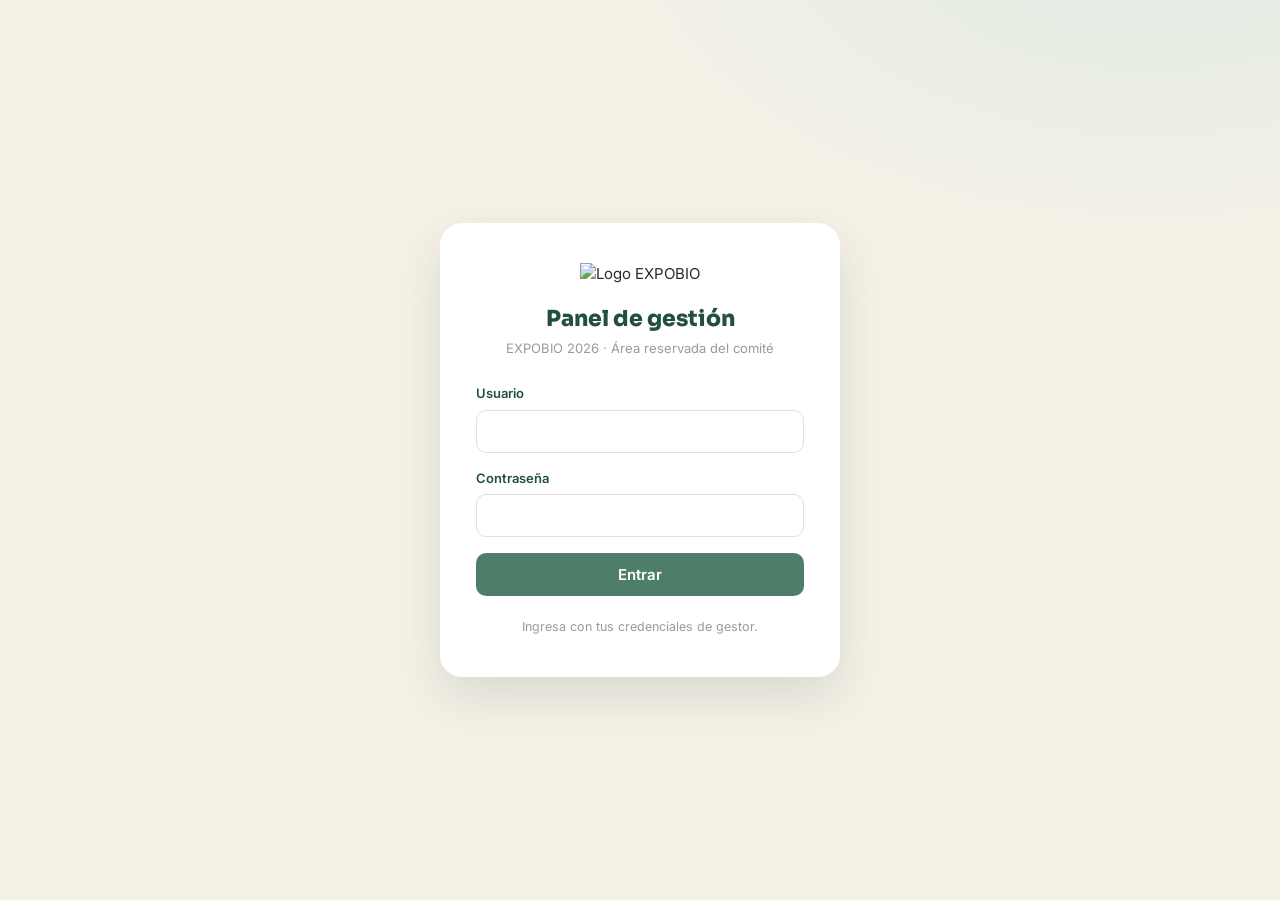
==== index.html @ 722dce73 "Panel de gestión EXPOBIO: login + resumen, inscripciones, organizadores, precios, gestores (frontend" ====
<!DOCTYPE html>
<html lang="es">
<head>
  <meta charset="UTF-8">
  <meta name="viewport" content="width=device-width, initial-scale=1">
  <title>EXPOBIO 2026 · Panel de gestión</title>
  <link rel="preconnect" href="https://fonts.googleapis.com">
  <link rel="preconnect" href="https://fonts.gstatic.com" crossorigin>
  <link href="https://fonts.googleapis.com/css2?family=Sora:wght@500;700;800&family=Inter:wght@400;500;600&display=swap" rel="stylesheet">
  <link rel="stylesheet" href="css/base.css">
  <link rel="stylesheet" href="css/login.css">
</head>
<body class="login-body">
  <div class="login-card">
    <img src="https://files.catbox.moe/zftv8w.png" alt="Logo EXPOBIO" class="login-logo">
    <h1 class="login-titulo">Panel de gestión</h1>
    <p class="login-sub">EXPOBIO 2026 · Área reservada del comité</p>

    <div id="loginError" class="login-error" hidden></div>

    <form id="loginForm" novalidate>
      <label class="campo">
        <span>Usuario</span>
        <input type="text" id="usuario" autocomplete="username" required>
      </label>
      <label class="campo">
        <span>Contraseña</span>
        <input type="password" id="clave" autocomplete="current-password" required>
      </label>
      <button type="submit" id="btnEntrar" class="btn-primario btn-ancho">Entrar</button>
    </form>

    <p class="login-pie">Ingresa con tus credenciales de gestor.</p>
  </div>

  <script src="js/config.js"></script>
  <script src="js/api.js"></script>
  <script src="js/auth.js"></script>
  <script src="js/login.js"></script>
</body>
</html>
---- css/base.css ----
/* ===== EXPOBIO base ===== */
:root {
  --verde: #4E7D6A;
  --verde-oscuro: #234F40;
  --verde-claro: #E7F0EB;
  --arena: #F6F1E7;
  --marron: #6E4E2D;
  --blanco: #FFFFFF;
  --texto: #2B2B2B;
  --gris: #9A9A9A;
  --borde: #E4E0D6;
  --rojo: #C0392B;
  --amber: #B9770E;
  --sombra: 0 6px 24px rgba(35, 79, 64, 0.10);
}

* { box-sizing: border-box; margin: 0; padding: 0; }

html, body {
  font-family: 'Inter', system-ui, sans-serif;
  color: var(--texto);
  background: var(--arena);
  font-size: 15px;
  line-height: 1.5;
}

h1, h2, h3 { font-family: 'Sora', sans-serif; }

button { font-family: inherit; cursor: pointer; }

.oculto { display: none !important; }

/* ===== Botones ===== */
.btn-primario {
  background: var(--verde);
  color: #fff;
  border: none;
  border-radius: 10px;
  padding: 12px 20px;
  font-weight: 600;
  font-size: 15px;
  transition: background 0.2s;
}
.btn-primario:hover { background: var(--verde-oscuro); }
.btn-primario:disabled { opacity: 0.6; cursor: not-allowed; }

.btn-secundario {
  background: transparent;
  color: var(--verde);
  border: 1.5px solid var(--verde);
  border-radius: 10px;
  padding: 10px 18px;
  font-weight: 600;
  font-size: 14px;
  transition: background 0.2s;
}
.btn-secundario:hover { background: var(--verde-claro); }

.btn-peligro {
  background: transparent;
  color: var(--rojo);
  border: 1.5px solid var(--rojo);
  border-radius: 10px;
  padding: 10px 18px;
  font-weight: 600;
  font-size: 14px;
}
.btn-peligro:hover { background: #FBEAE8; }

.btn-ancho { width: 100%; }
.btn-chico { padding: 6px 12px; font-size: 13px; border-radius: 8px; }

/* ===== Campos de formulario ===== */
.campo { display: block; margin-bottom: 16px; }
.campo span {
  display: block;
  font-size: 13px;
  font-weight: 600;
  color: var(--verde-oscuro);
  margin-bottom: 6px;
}
.campo input, .campo select, .campo textarea {
  width: 100%;
  padding: 11px 14px;
  border: 1.5px solid var(--borde);
  border-radius: 10px;
  font-size: 15px;
  font-family: inherit;
  background: var(--blanco);
  transition: border-color 0.2s;
}
.campo input:focus, .campo select:focus, .campo textarea:focus {
  outline: none;
  border-color: var(--verde);
}

/* ===== Alertas ===== */
.alerta {
  padding: 12px 16px;
  border-radius: 10px;
  font-size: 14px;
  font-weight: 500;
  margin: 12px 0;
}
.alerta-error { background: #FBEAE8; color: var(--rojo); border: 1px solid #F2C6C0; }
.alerta-ok { background: var(--verde-claro); color: var(--verde-oscuro); border: 1px solid #C3DdCD; }

/* ===== Tablas ===== */
.tabla-envoltorio { overflow-x: auto; background: var(--blanco); border-radius: 14px; box-shadow: var(--sombra); }
.tabla { width: 100%; border-collapse: collapse; font-size: 14px; }
.tabla th {
  text-align: left;
  padding: 13px 16px;
  background: var(--verde-oscuro);
  color: #fff;
  font-weight: 600;
  font-size: 12.5px;
  text-transform: uppercase;
  letter-spacing: 0.4px;
  white-space: nowrap;
}
.tabla td { padding: 12px 16px; border-bottom: 1px solid var(--borde); vertical-align: middle; }
.tabla tbody tr:hover { background: #FBF9F4; }
.tabla .fila-datos { cursor: pointer; }

/* ===== Chips de estado ===== */
.chip {
  display: inline-flex;
  align-items: center;
  gap: 6px;
  padding: 4px 12px;
  border-radius: 999px;
  font-size: 12.5px;
  font-weight: 600;
}
.chip::before { content: ''; width: 7px; height: 7px; border-radius: 50%; background: currentColor; }
.chip-pendiente  { background: #FDF3DD; color: var(--amber); }
.chip-aprobado   { background: var(--verde-claro); color: var(--verde-oscuro); }
.chip-rechazado  { background: #FBEAE8; color: var(--rojo); }

/* ===== Modal ===== */
.modal-fondo {
  position: fixed;
  inset: 0;
  background: rgba(35, 40, 38, 0.55);
  display: flex;
  align-items: center;
  justify-content: center;
  z-index: 100;
  padding: 20px;
}
.modal-caja {
  background: var(--blanco);
  border-radius: 16px;
  max-width: 720px;
  width: 100%;
  max-height: 90vh;
  overflow-y: auto;
  padding: 26px;
  box-shadow: 0 20px 60px rgba(0,0,0,0.25);
}
.modal-titulo {
  font-size: 19px;
  font-weight: 700;
  color: var(--verde-oscuro);
  margin-bottom: 18px;
  display: flex;
  align-items: center;
  justify-content: space-between;
  gap: 12px;
}
.modal-cerrar {
  background: transparent;
  border: none;
  font-size: 22px;
  color: var(--gris);
  cursor: pointer;
}
.modal-cerrar:hover { color: var(--texto); }
---- css/login.css ----
.login-body {
  min-height: 100vh;
  display: flex;
  align-items: center;
  justify-content: center;
  padding: 20px;
  background:
    radial-gradient(1000px 600px at 90% -10%, #DFEBE2 0%, transparent 60%),
    var(--arena);
}

.login-card {
  background: var(--blanco);
  border-radius: 22px;
  padding: 40px 36px;
  width: 100%;
  max-width: 400px;
  box-shadow: 0 20px 50px rgba(35, 79, 64, 0.14);
  text-align: center;
}

.login-logo { width: 92px; height: auto; margin-bottom: 16px; }

.login-titulo {
  font-size: 22px;
  font-weight: 800;
  color: var(--verde-oscuro);
  margin-bottom: 4px;
}

.login-sub { font-size: 13px; color: var(--gris); margin-bottom: 26px; }

.login-error {
  background: #FBEAE8;
  color: var(--rojo);
  border: 1px solid #F2C6C0;
  border-radius: 10px;
  padding: 11px 14px;
  font-size: 13.5px;
  margin-bottom: 18px;
  text-align: left;
}

#loginForm { text-align: left; }

.login-pie { margin-top: 22px; font-size: 12.5px; color: var(--gris); }
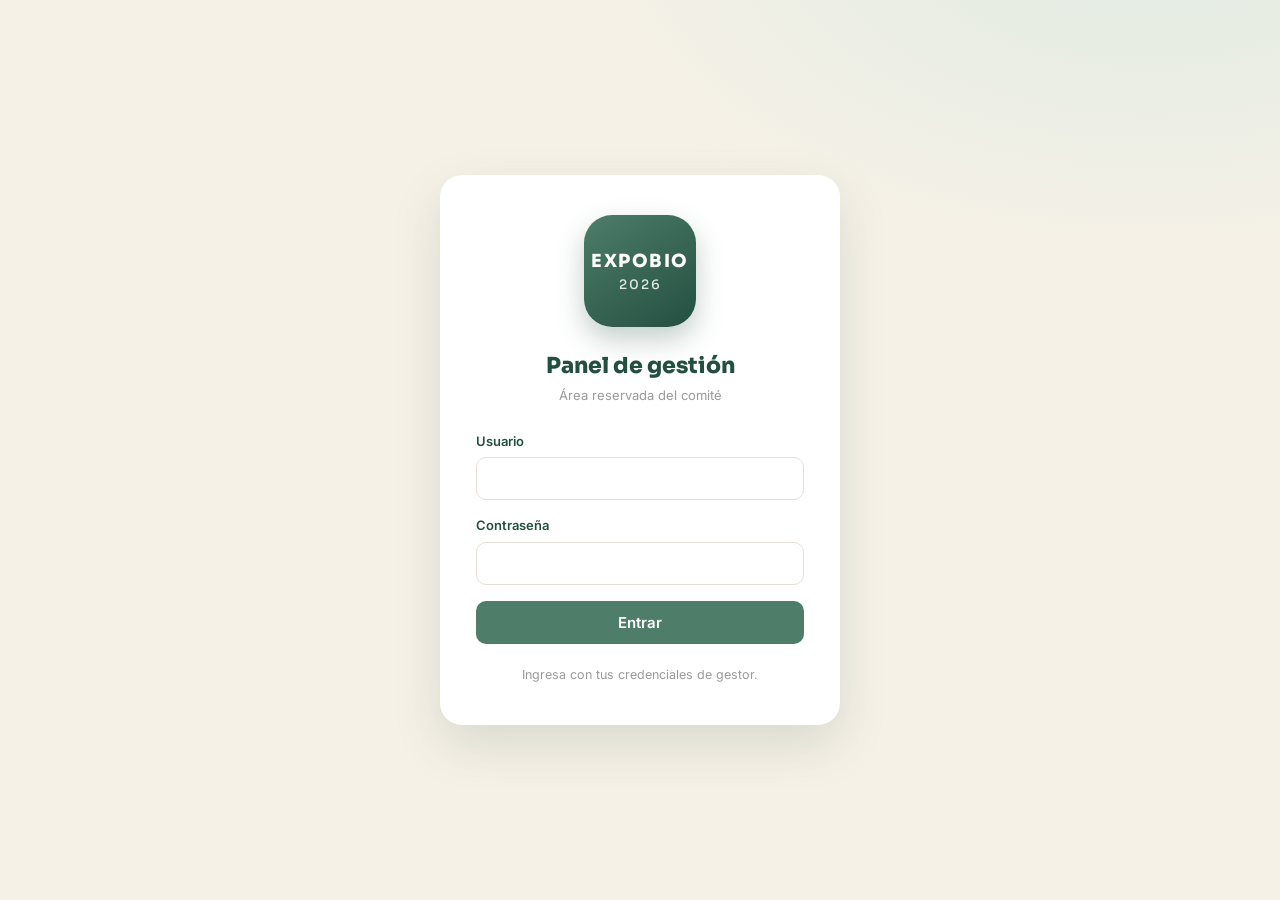
==== commit 9e7f8723: "Login/panel: logo de texto limpio (sin imagen pixeleada); favicon solo en pestaña" ====
--- a/index.html
+++ b/index.html
@@ -7,14 +7,18 @@
   <link rel="preconnect" href="https://fonts.googleapis.com">
   <link rel="preconnect" href="https://fonts.gstatic.com" crossorigin>
   <link href="https://fonts.googleapis.com/css2?family=Sora:wght@500;700;800&family=Inter:wght@400;500;600&display=swap" rel="stylesheet">
+  <link rel="icon" href="https://files.catbox.moe/zftv8w.png">
   <link rel="stylesheet" href="css/base.css">
   <link rel="stylesheet" href="css/login.css">
 </head>
 <body class="login-body">
   <div class="login-card">
-    <img src="https://files.catbox.moe/zftv8w.png" alt="Logo EXPOBIO" class="login-logo">
+    <div class="login-emblema" aria-hidden="true">
+      <span>EXPOBIO</span>
+      <span class="login-emblema-anyo">2026</span>
+    </div>
     <h1 class="login-titulo">Panel de gestión</h1>
-    <p class="login-sub">EXPOBIO 2026 · Área reservada del comité</p>
+    <p class="login-sub">Área reservada del comité</p>
 
     <div id="loginError" class="login-error" hidden></div>
 
--- a/css/login.css
+++ b/css/login.css
@@ -19,7 +19,32 @@
   text-align: center;
 }
 
-.login-logo { width: 92px; height: auto; margin-bottom: 16px; }
+.login-emblema {
+  width: 112px;
+  height: 112px;
+  margin: 0 auto 22px;
+  border-radius: 28px;
+  background: linear-gradient(145deg, var(--verde), var(--verde-oscuro));
+  display: flex;
+  flex-direction: column;
+  align-items: center;
+  justify-content: center;
+  color: #fff;
+  box-shadow: 0 12px 28px rgba(35, 79, 64, 0.28);
+}
+.login-emblema span:first-child {
+  font-family: 'Sora', sans-serif;
+  font-weight: 800;
+  font-size: 18px;
+  letter-spacing: 1.5px;
+}
+.login-emblema-anyo {
+  font-family: 'Sora', sans-serif;
+  font-weight: 500;
+  font-size: 13px;
+  letter-spacing: 2px;
+  opacity: 0.85;
+}
 
 .login-titulo {
   font-size: 22px;
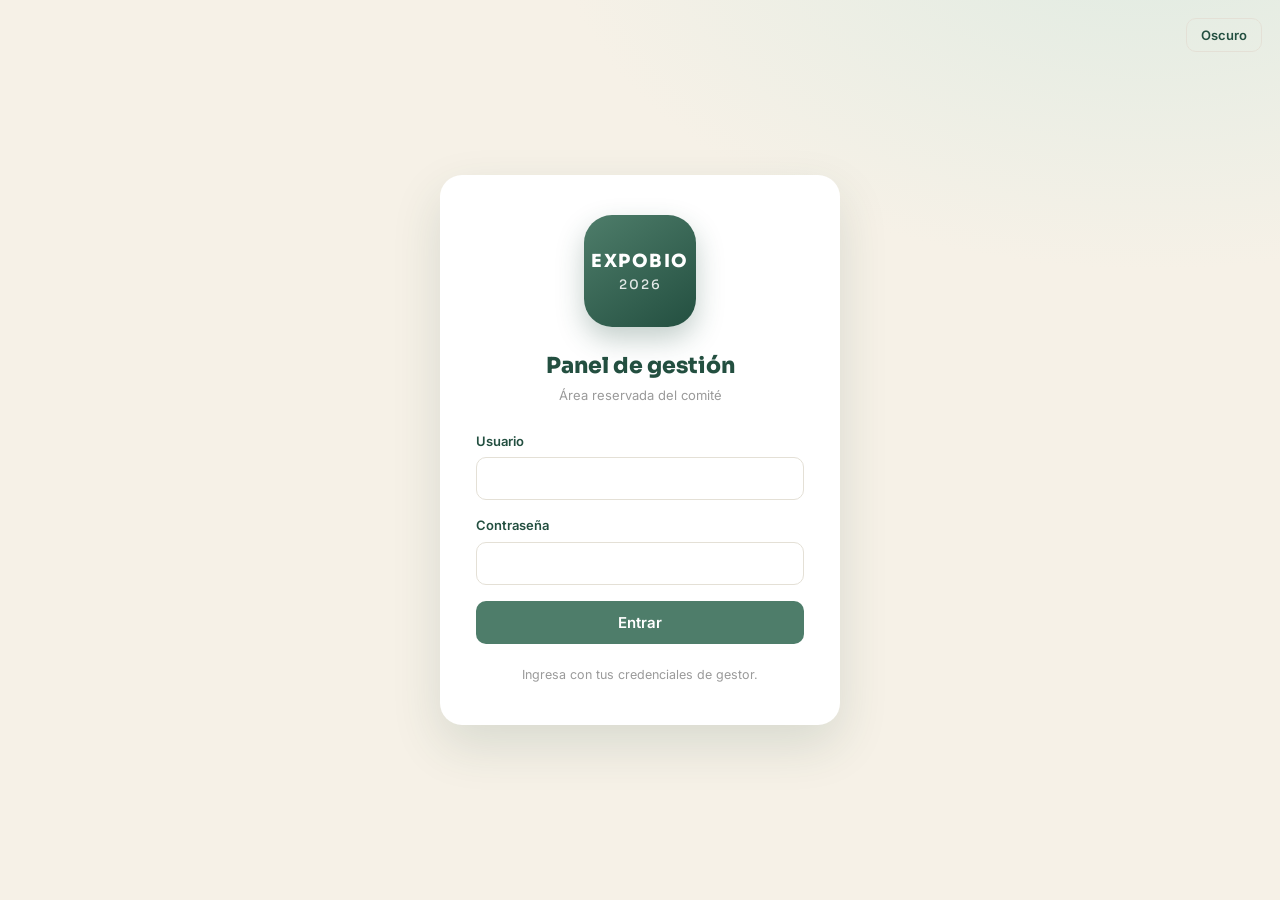
==== commit 701f36c6: "Modo oscuro con botón (base #0B4A44), guardado en localStorage" ====
--- a/index.html
+++ b/index.html
@@ -9,9 +9,11 @@
   <link href="https://fonts.googleapis.com/css2?family=Sora:wght@500;700;800&family=Inter:wght@400;500;600&display=swap" rel="stylesheet">
   <link rel="icon" href="https://files.catbox.moe/zftv8w.png">
   <link rel="stylesheet" href="css/base.css">
+  <link rel="stylesheet" href="css/dark.css">
   <link rel="stylesheet" href="css/login.css">
 </head>
 <body class="login-body">
+  <button type="button" class="btn-tema login-tema" aria-label="Cambiar tema"></button>
   <div class="login-card">
     <div class="login-emblema" aria-hidden="true">
       <span>EXPOBIO</span>
@@ -40,6 +42,7 @@
   <script src="js/config.js"></script>
   <script src="js/api.js"></script>
   <script src="js/auth.js"></script>
+  <script src="js/tema.js"></script>
   <script src="js/login.js"></script>
 </body>
 </html>
--- a/css/base.css
+++ b/css/base.css
@@ -69,6 +69,19 @@
 
 .btn-ancho { width: 100%; }
 .btn-chico { padding: 6px 12px; font-size: 13px; border-radius: 8px; }
+
+/* ===== Botón de tema ===== */
+.btn-tema {
+  background: transparent;
+  color: var(--verde-oscuro);
+  border: 1.5px solid var(--borde);
+  border-radius: 10px;
+  padding: 8px 14px;
+  font-weight: 600;
+  font-size: 13px;
+  transition: background 0.2s;
+}
+.btn-tema:hover { background: var(--verde-claro); }
 
 /* ===== Campos de formulario ===== */
 .campo { display: block; margin-bottom: 16px; }
--- a/css/dark.css
+++ b/css/dark.css
@@ -0,0 +1,123 @@
+/* ===== Modo oscuro EXPOBIO (base #0B4A44) ===== */
+html[data-tema="oscuro"] {
+  --verde: #7CBCA2;
+  --verde-claro: #143F36;
+  --arena: #0B4A44;
+  --blanco: #0E5750;
+  --texto: #E7F1ED;
+  --gris: #9CC4B8;
+  --borde: #1C6A61;
+  --rojo: #E57A6B;
+  --amber: #E0B25C;
+  --sombra: 0 6px 24px rgba(0, 0, 0, 0.35);
+}
+
+html[data-tema="oscuro"] body,
+html[data-tema="oscuro"] .login-body {
+  background:
+    radial-gradient(1000px 600px at 90% -10%, #0F5A52 0%, transparent 60%),
+    var(--arena);
+}
+
+html[data-tema="oscuro"] h1,
+html[data-tema="oscuro"] h2,
+html[data-tema="oscuro"] h3,
+html[data-tema="oscuro"] .seccion-titulo,
+html[data-tema="oscuro"] .login-titulo,
+html[data-tema="oscuro"] .modal-titulo {
+  color: var(--texto);
+}
+
+html[data-tema="oscuro"] .seccion-sub { color: var(--gris); }
+
+html[data-tema="oscuro"] .campo span { color: var(--verde); }
+
+html[data-tema="oscuro"] .btn-secundario {
+  color: var(--verde);
+  border-color: var(--verde);
+}
+html[data-tema="oscuro"] .btn-secundario:hover { background: var(--verde-claro); }
+html[data-tema="oscuro"] .btn-peligro:hover { background: #4A2018; }
+html[data-tema="oscuro"] .btn-primario:hover { background: #5E9C85; }
+
+html[data-tema="oscuro"] .campo input,
+html[data-tema="oscuro"] .campo select,
+html[data-tema="oscuro"] .campo textarea {
+  background: #0C4A44;
+  color: var(--texto);
+  border-color: var(--borde);
+}
+html[data-tema="oscuro"] .campo input::placeholder { color: #6FA395; }
+html[data-tema="oscuro"] .campo input:focus,
+html[data-tema="oscuro"] .campo select:focus,
+html[data-tema="oscuro"] .campo textarea:focus { border-color: var(--verde); }
+
+html[data-tema="oscuro"] .alerta-error {
+  background: #4A2018;
+  color: var(--rojo);
+  border-color: #6E3A2F;
+}
+html[data-tema="oscuro"] .alerta-ok {
+  background: var(--verde-claro);
+  color: #CFEADD;
+  border-color: #1C6A61;
+}
+
+html[data-tema="oscuro"] .login-error {
+  background: #4A2018;
+  color: var(--rojo);
+  border-color: #6E3A2F;
+}
+
+html[data-tema="oscuro"] .tabla-envoltorio,
+html[data-tema="oscuro"] .tarjeta-resumen {
+  background: var(--blanco);
+  box-shadow: var(--sombra);
+}
+html[data-tema="oscuro"] .tabla th { background: #083630; }
+html[data-tema="oscuro"] .tabla td { border-bottom-color: var(--borde); }
+html[data-tema="oscuro"] .tabla tbody tr:hover { background: #10534C; }
+
+html[data-tema="oscuro"] .chip-pendiente { background: #4A3A10; color: var(--amber); }
+html[data-tema="oscuro"] .chip-aprobado { background: var(--verde-claro); color: #CFEADD; }
+html[data-tema="oscuro"] .chip-rechazado { background: #4A2018; color: var(--rojo); }
+
+html[data-tema="oscuro"] .modal-caja {
+  background: var(--blanco);
+  box-shadow: 0 20px 60px rgba(0, 0, 0, 0.5);
+}
+html[data-tema="oscuro"] .modal-cerrar:hover { color: var(--texto); }
+
+html[data-tema="oscuro"] .panel-lateral { background: #083630; }
+html[data-tema="oscuro"] .nav-item.activo { background: #4E7D6A; }
+html[data-tema="oscuro"] .panel-logotipo-caja {
+  background: linear-gradient(145deg, #4E7D6A, #2E6653);
+}
+
+html[data-tema="oscuro"] .tarjeta-resumen .numero { color: var(--texto); }
+html[data-tema="oscuro"] .tarjeta-resumen.pendiente .numero { color: var(--amber); }
+html[data-tema="oscuro"] .tarjeta-resumen.aprobado .numero { color: var(--verde); }
+html[data-tema="oscuro"] .tarjeta-resumen.rechazado .numero { color: var(--rojo); }
+html[data-tema="oscuro"] .tarjeta-resumen .etiqueta { color: var(--gris); }
+
+html[data-tema="oscuro"] .voucher-caja { background: #0C4A44; }
+
+html[data-tema="oscuro"] .detalle-campo .k { color: var(--gris); }
+html[data-tema="oscuro"] .paginacion { color: var(--gris); }
+
+html[data-tema="oscuro"] .gestor-fila { border-bottom-color: var(--borde); }
+html[data-tema="oscuro"] .gestor-info .extra { color: var(--gris); }
+
+html[data-tema="oscuro"] .login-card {
+  background: var(--blanco);
+  box-shadow: 0 20px 50px rgba(0, 0, 0, 0.45);
+}
+
+html[data-tema="oscuro"] .login-pie { color: var(--gris); }
+
+/* ===== Botón del tema ===== */
+html[data-tema="oscuro"] .btn-tema {
+  color: var(--verde);
+  border-color: var(--borde);
+}
+html[data-tema="oscuro"] .btn-tema:hover { background: var(--verde-claro); }
--- a/css/login.css
+++ b/css/login.css
@@ -68,4 +68,11 @@
 
 #loginForm { text-align: left; }
 
+.login-tema {
+  position: fixed;
+  top: 18px;
+  right: 18px;
+  z-index: 50;
+}
+
 .login-pie { margin-top: 22px; font-size: 12.5px; color: var(--gris); }
